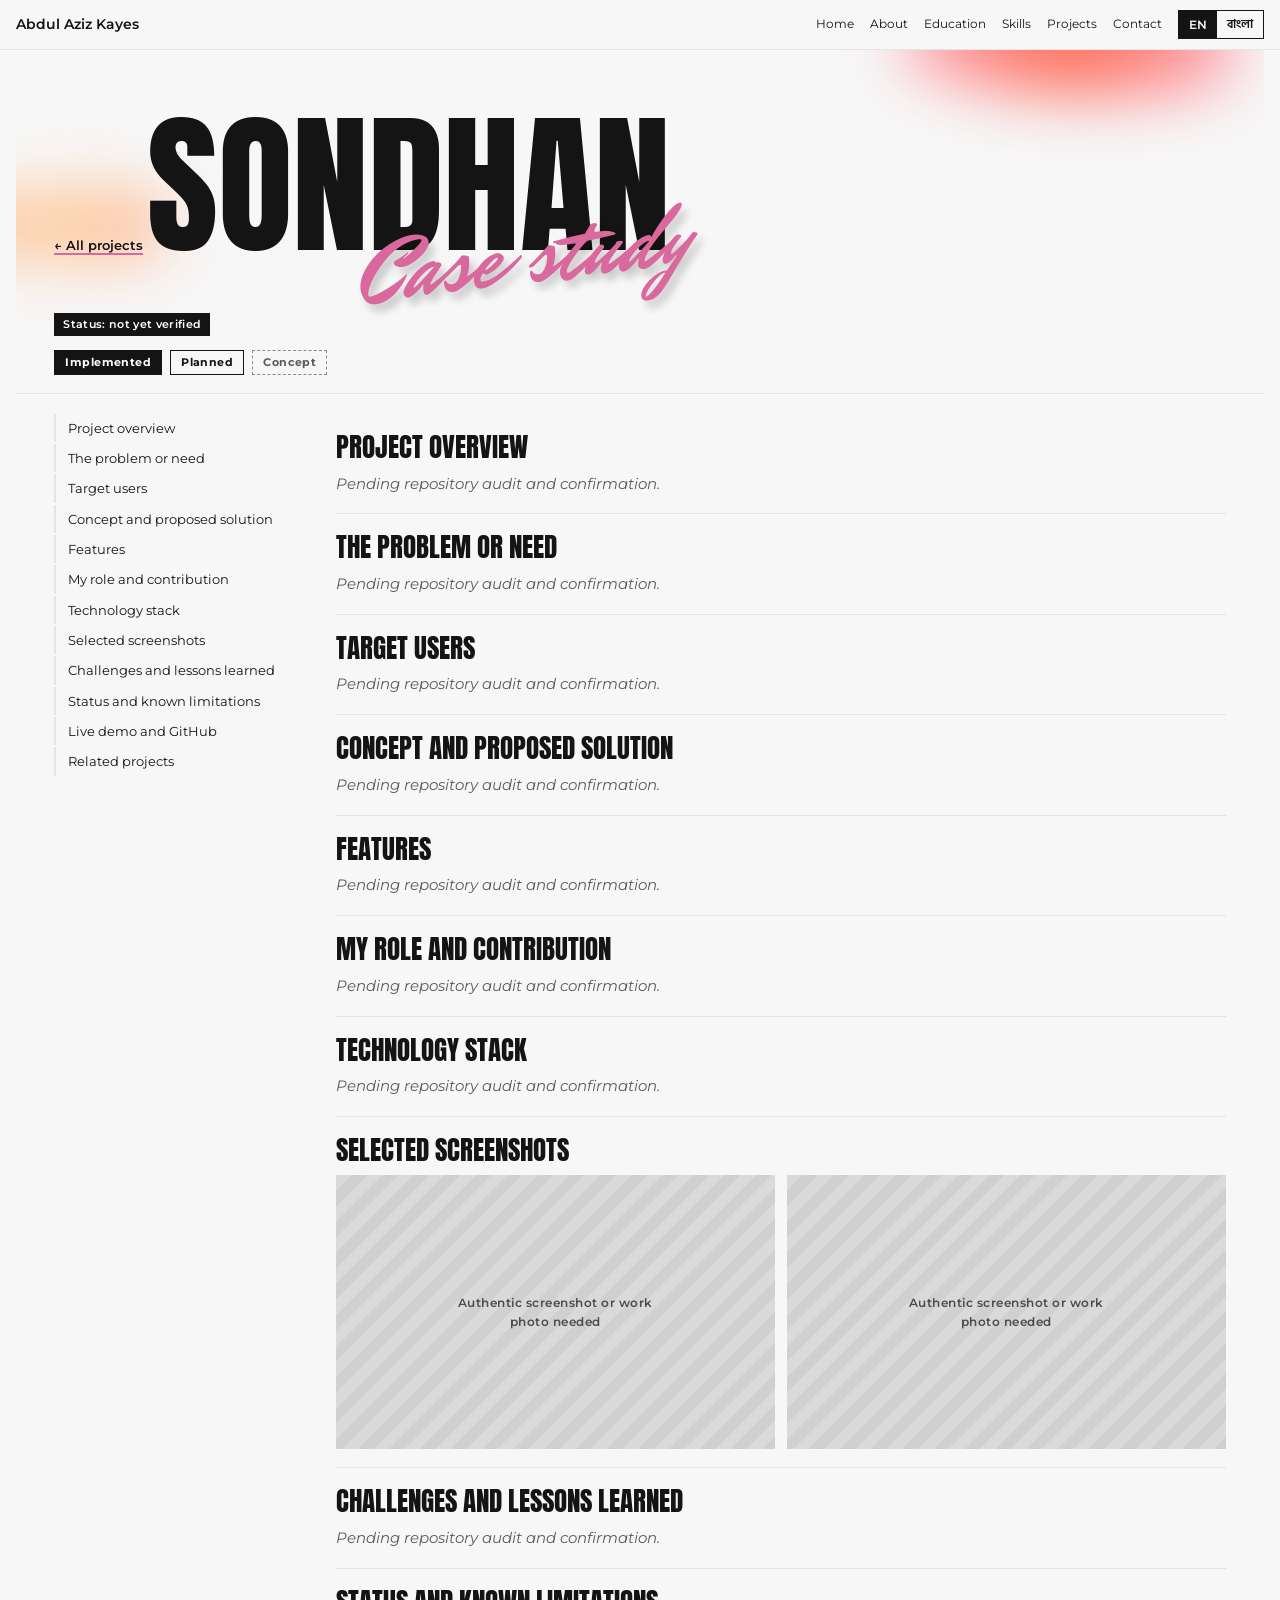
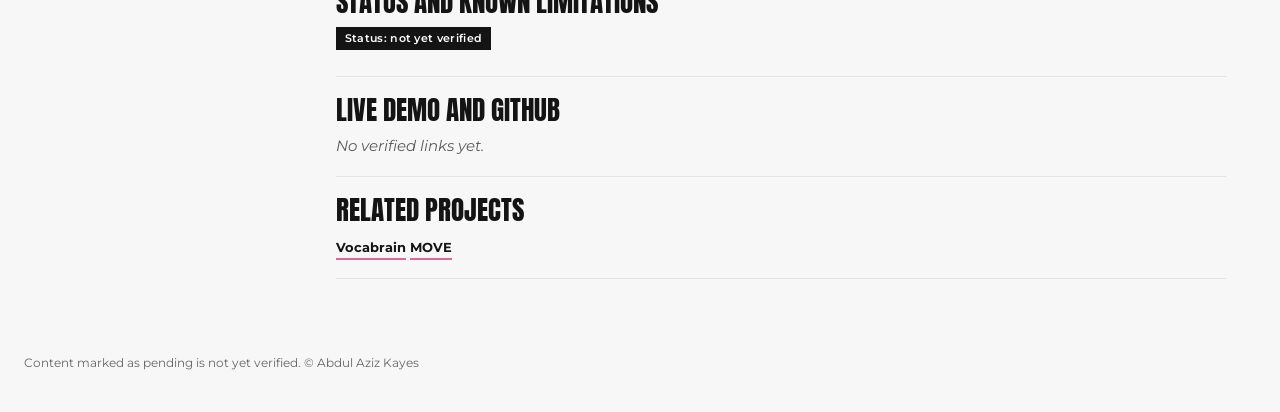
==== project.html @ 3e74d152 "Rebuild portfolio as a bilingual black-and-pink site with colour photos Adds homepage, project case-" ====
<!doctype html>
<html lang="en">
<head>
<meta charset="utf-8">
<meta name="viewport" content="width=device-width,initial-scale=1,viewport-fit=cover">
<title>Case study | Abdul Aziz Kayes</title>
<meta name="description" content="Project case study by Abdul Aziz Kayes.">
<meta name="theme-color" content="#f7f7f7">
<meta property="og:type" content="article">
<meta property="og:title" content="Case study | Abdul Aziz Kayes">
<meta property="og:description" content="Project case study by Abdul Aziz Kayes.">
<link rel="icon" href="assets/favicon.svg" type="image/svg+xml">
<link rel="preconnect" href="https://fonts.googleapis.com">
<link rel="preconnect" href="https://fonts.gstatic.com" crossorigin>
<link rel="stylesheet" href="https://fonts.googleapis.com/css2?family=Anton&family=Mr+Dafoe&family=Montserrat:wght@400;500;600;700&family=Noto+Sans+Bengali:wght@600;800&family=Atma:wght@500;700&family=Hind+Siliguri:wght@400;500;600&display=swap">
<link rel="stylesheet" href="css/styles.css">
</head>
<body data-page="project">
<a class="skip" href="#main" data-i="skip">Skip to content</a>
<header class="bar">
  <a class="nm nv" data-h="#home" href="index.html#home" data-i="brand">Abdul Aziz Kayes</a>
  <nav data-aria="navLabel" aria-label="Primary">
    <a class="nv" data-h="#home" href="index.html#home" data-i="nHome">Home</a>
    <a class="nv" data-h="#about" href="index.html#about" data-i="nAbout">About</a>
    <a class="nv" data-h="#education" href="index.html#education" data-i="nEdu">Education</a>
    <a class="nv" data-h="#skills" href="index.html#skills" data-i="nSkills">Skills</a>
    <a class="nv" data-h="#projects" href="index.html#projects" data-i="nProj">Projects</a>
    <a class="nv" data-h="#contact" href="index.html#contact" data-i="nContact">Contact</a>
  </nav>
  <div class="lang" role="group" data-aria="langLabel" aria-label="Language">
    <button id="len" type="button" aria-pressed="true" lang="en">EN</button>
    <button id="lbn" type="button" aria-pressed="false" lang="bn">বাংলা</button>
  </div>
</header>
<main id="main">
  <section class="cs-top">
    <i class="bl r" style="--x:70%;--y:-20%;--s:34%"></i><i class="bl pe" style="--x:-6%;--y:40%;--s:22%"></i>
    <a class="back" href="index.html#projects" data-i="cs.back">← All projects</a>
    <div class="hw" style="margin-top:18px"><h1 class="big" id="csname">Project</h1><span class="sc" aria-hidden="true" data-i="cs.crumb">Case study</span></div>
    <div class="meta"><span class="chip fill" id="csstatus"></span></div>
    <div class="legend"><span class="lg i" data-i="cs.legI">Implemented</span><span class="lg p" data-i="cs.legP">Planned</span><span class="lg c" data-i="cs.legC">Concept</span></div>
  </section>
  <div class="cs">
    <nav class="toc" id="toc" aria-label="Case study sections"></nav>
    <div id="csbody"></div>
  </div>
</main>
<noscript><p class="foot">This page needs JavaScript to display its content.</p></noscript>
<div class="foot" data-i="foot"></div>
<script src="js/content.js"></script>
<script src="js/app.js"></script>
</body>
</html>
---- css/styles.css ----
/* Abdul Aziz Kayes portfolio.
   Look: black ultra-bold condensed headlines, pink brush-script overlay words, blurred warm blobs, colour photos. */
:root{
  --bg:#f7f7f7; --ink:#141414; --pink:#d9689c; --line:#e4e4e4; --ph:#d6d6d6; --muted:#5b5b5b;
  --head:'Anton','Noto Sans Bengali',Impact,sans-serif;
  --script:'Mr Dafoe','Atma',cursive;
  --body:'Montserrat','Hind Siliguri',system-ui,sans-serif;
  color-scheme:light;
}
*{box-sizing:border-box}
html{scroll-behavior:smooth;scroll-padding-top:56px}
body{margin:0;background:var(--bg);color:var(--ink);font-family:var(--body);font-size:.95rem;line-height:1.55;
  padding-left:max(16px,env(safe-area-inset-left,0px));padding-right:max(16px,env(safe-area-inset-right,0px))}
html[lang="bn"] body{line-height:1.8}
a{color:inherit}
img{display:block;max-width:100%}
:focus-visible{outline:2px solid var(--pink);outline-offset:3px}
.skip{position:absolute;left:-999px;top:8px;background:var(--ink);color:#fff;padding:8px 14px;z-index:50;text-decoration:none}
.skip:focus{left:8px}

/* top bar */
.bar{position:sticky;top:env(safe-area-inset-top,0px);z-index:20;margin-inline:calc(-1*max(16px,env(safe-area-inset-left,0px)));padding:10px max(16px,env(safe-area-inset-left,0px));background:rgba(247,247,247,.93);backdrop-filter:blur(8px);border-bottom:1px solid var(--line);display:flex;gap:16px;align-items:center}
.bar .nm{font-weight:600;font-size:.85rem;white-space:nowrap;text-decoration:none}
.bar nav{margin-left:auto;display:flex;gap:16px;overflow-x:auto;scrollbar-width:none}
.bar nav a{font-size:.78rem;text-decoration:none;white-space:nowrap;padding:4px 0;border-bottom:2px solid transparent}
.bar nav a:hover{border-color:var(--pink)}
.lang{display:inline-flex;border:1.5px solid var(--ink);flex:0 0 auto}
.lang button{border:0;background:transparent;color:var(--ink);font:600 .75rem var(--body);padding:4px 10px;cursor:pointer}
.lang button[aria-pressed="true"]{background:var(--ink);color:var(--bg)}
@media(max-width:700px){.bar{flex-wrap:wrap;gap:6px 12px}.bar nav{order:3;width:100%;margin:0}.lang{margin-left:auto}}

/* slide base */
.slide{position:relative;overflow:hidden;max-width:1280px;margin:0 auto;padding:clamp(18px,3vw,38px) clamp(8px,3vw,40px);min-height:clamp(460px,48vw,700px);border-bottom:1px solid var(--line)}
.slide>*{position:relative;z-index:1}
.tp{display:flex;justify-content:space-between;gap:12px;font-size:.8rem;font-weight:500}
.bl{position:absolute!important;z-index:0!important;left:var(--x);top:var(--y);width:var(--s);height:var(--s);border-radius:50%;filter:blur(30px);opacity:.88;pointer-events:none;
  background:radial-gradient(circle at 42% 40%,var(--c1),var(--c2) 58%,transparent 72%)}
.r{--c1:#ff5638;--c2:#ff97a4}.pe{--c1:#ffcf9c;--c2:#ffb690}.pk{--c1:#f27fae;--c2:#ffc3da}

/* type */
.big{font:400 clamp(3rem,10.6vw,9.4rem)/.9 var(--head);text-transform:uppercase;margin:0;letter-spacing:-.005em}
.big.pink{color:var(--pink)}
.hw{position:relative;display:inline-block}
.sc{position:absolute;font:400 clamp(2.4rem,8.4vw,7.4rem)/1 var(--script);color:var(--pink);text-shadow:4px 7px 9px rgba(0,0,0,.2);transform:rotate(-7deg);white-space:nowrap;z-index:3;pointer-events:none}
.dots{display:inline-flex;gap:4px;margin-bottom:4px}.dots i{width:9px;height:9px;border-radius:50%;background:var(--pink)}
.t{max-width:46ch;font-size:.9rem}
.t p{margin:0 0 12px}
html[lang="bn"] .big{font:800 clamp(2.4rem,8.4vw,7.4rem)/1.2 var(--head)}
html[lang="bn"] .sc{font:700 clamp(2rem,6.4vw,5.6rem)/1.1 var(--script);transform:rotate(-5deg)}

/* photos (kept in full colour) */
.ph{background:repeating-linear-gradient(135deg,#dadada 0 11px,#d0d0d0 11px 22px);display:grid;place-items:center;text-align:center;padding:12px;color:#4d4d4d;font-size:.78rem;font-weight:600;letter-spacing:.04em;min-width:0}
.ph span{max-width:26ch}
.pic{overflow:hidden;background:#ddd;min-width:0}
.pic img{width:100%;height:100%;object-fit:cover}

/* 1 hero */
.s1 .hw{display:block;margin-top:clamp(10px,3vw,40px)}
.s1 .big{font-size:clamp(3.4rem,15.6vw,14.5rem)}
.s1 .sc{right:5%;bottom:-36%;font-size:clamp(2.6rem,10vw,9rem)}
.cut{position:absolute!important;left:clamp(0px,1vw,20px);bottom:0;height:80%;width:auto;z-index:2!important;filter:drop-shadow(8px 10px 12px rgba(0,0,0,.25))}
.p1{position:absolute!important;right:clamp(8px,3vw,40px);bottom:clamp(20px,6%,60px);width:min(40%,460px);z-index:3!important}
.p1 h2{font:600 1.05rem/1.4 var(--body);margin:0 0 10px}
.btns{display:flex;gap:10px;flex-wrap:wrap;margin-top:14px}
.btn{display:inline-block;background:var(--ink);color:#fff;text-decoration:none;font-weight:600;font-size:.8rem;padding:10px 16px;letter-spacing:.03em}
.btn.o{background:transparent;color:var(--ink);box-shadow:inset 0 0 0 1.5px var(--ink)}
.btn:hover{background:var(--pink);color:#fff;box-shadow:none}
@media(max-width:800px){
  .s1{display:flex;flex-direction:column;min-height:0;padding-bottom:28px}
  .s1 .sc{bottom:-30%}
  .cut{position:relative!important;left:0;height:auto;width:66%;margin-top:-4%;margin-bottom:14px;align-self:flex-start}
  .p1{position:static!important;width:auto;margin-top:-6px}
}

/* 2 intro */
.s2 .sc{right:-8%;top:-18%}
.s2 .g{display:grid;grid-template-columns:1fr 1fr;gap:clamp(18px,4vw,56px);margin-top:12px;align-items:start}
.s2 .pic{aspect-ratio:4/3}
.s2 .t{margin-top:clamp(0px,3vw,36px)}
@media(max-width:800px){.s2 .g{grid-template-columns:1fr;margin-top:14px}.s2 .hw,.s8 .hw{display:block}.s2 .sc,.s8 .sc{position:relative;display:block;right:auto;top:auto;bottom:auto;margin-top:-.5rem}}

/* 3 about */
.s3 .g{display:grid;grid-template-columns:1.35fr 1fr;gap:clamp(16px,3vw,40px);margin-top:12px}
.s3 .t{max-width:42ch;margin:12px 0 14px;font-size:.85rem}
.s3 .pic{aspect-ratio:16/10}
.s3 .rt{display:flex;flex-direction:column;justify-content:flex-end;align-items:flex-start;position:relative;min-height:240px}
.s3 .hi{font:400 clamp(2.4rem,7.6vw,6.6rem)/1 var(--script);color:var(--pink);text-shadow:4px 7px 9px rgba(0,0,0,.2);transform:rotate(-6deg);margin-bottom:-2%;white-space:nowrap;position:relative;z-index:2;align-self:flex-end}
html[lang="bn"] .s3 .hi{font:700 clamp(2rem,6vw,5rem)/1.1 var(--script)}
.s3 .nm{font-size:clamp(2.6rem,8.6vw,7.8rem);text-align:left}
@media(max-width:800px){.s3 .g{grid-template-columns:1fr}.s3 .rt{order:-1;min-height:0}}

/* moments */
.s8 .sc{right:-16%;top:-14%}
.s8 .t{margin:10px 0 18px}
.mg{display:grid;grid-template-columns:repeat(4,1fr);grid-auto-rows:clamp(150px,19vw,250px);gap:10px}
.mg figure{margin:0;overflow:hidden;min-width:0}
.mg img{width:100%;height:100%;object-fit:cover}
.mg .w1{grid-column:1;grid-row:1/3}.mg .l1{grid-column:2;grid-row:1}.mg .k1{grid-column:2;grid-row:2}.mg .j1{grid-column:3;grid-row:1/3}.mg .h1{grid-column:4;grid-row:1/3}
@media(max-width:800px){.s8 .t{margin-top:4px}
  .mg{grid-template-columns:1fr 1fr;grid-auto-rows:clamp(150px,42vw,230px);grid-auto-flow:dense}
  .mg .w1{grid-column:1;grid-row:span 2}.mg .l1,.mg .k1{grid-column:2;grid-row:span 1}.mg .j1,.mg .h1{grid-column:1/-1;grid-row:span 1}}

/* 4 education */
.s4 .g{display:grid;grid-template-columns:1.2fr 1fr;gap:clamp(18px,4vw,56px);margin-top:12px}
.s4 .pic{aspect-ratio:4/3}
.s4 .items{display:flex;flex-direction:column;gap:26px;text-align:right;align-items:flex-end;padding-top:clamp(0px,4vw,40px)}
.s4 h3{font:600 .9rem/1.3 var(--body);text-transform:uppercase;margin:0 0 6px;letter-spacing:.02em}
.s4 .gp{display:inline-block;margin-top:6px;font-weight:600;color:var(--pink)}
.s4 .t{margin-left:auto}
@media(max-width:800px){.s4 .g{grid-template-columns:1fr}.s4 .items{text-align:left;align-items:flex-start}.s4 .t{margin-left:0}}

/* 5 skills */
.s5 .g{display:grid;grid-template-columns:1fr 1.15fr;gap:clamp(18px,4vw,56px);align-items:start}
.s5 .col{display:grid;grid-template-columns:1fr 1.15fr;gap:12px;align-items:start}
.s5 .col .pic:first-child{aspect-ratio:3/5}.s5 .col .pic:last-child{aspect-ratio:3/4;margin-top:clamp(18px,5vw,64px)}
.s5 .hw{display:block;text-align:right}
.s5 .sc{right:5%;top:-46%}
.s5 .items{display:flex;flex-direction:column;gap:14px;align-items:flex-end;text-align:right;margin-top:14px}
.s5 h3{font:600 .85rem/1.3 var(--body);text-transform:uppercase;margin:0 0 3px}
.s5 .t{font-size:.82rem;margin-left:auto}
@media(max-width:800px){.s5 .sc{position:relative;display:block;top:auto;right:auto;margin-top:-.5rem}.s5 .g{grid-template-columns:1fr}.s5 .items{align-items:flex-start;text-align:left}.s5 .hw{text-align:left}.s5 .t{margin-left:0}}

/* 6 what I build */
.s6 .big{text-align:right;padding-left:clamp(0px,6vw,80px)}
.s6 .g{display:grid;grid-template-columns:1fr 1fr;gap:12px;margin-top:14px}
.s6 .card{position:relative;aspect-ratio:16/10;min-width:0}
.s6 .card .ph{position:absolute;inset:0}
.s6 .lbl{position:absolute;right:12px;bottom:6px;font:400 clamp(1.8rem,4.6vw,3.6rem)/1 var(--script);color:#fff;text-shadow:3px 4px 8px rgba(0,0,0,.45);z-index:2}
html[lang="bn"] .s6 .lbl{font:700 clamp(1.4rem,3.4vw,2.6rem)/1.2 var(--script)}
@media(max-width:700px){.s6 .g{grid-template-columns:1fr}}

/* 7 index + projects */
.s7 .sc{right:-12%;top:-22%}
.s7 .tiny{position:absolute;right:clamp(8px,3vw,40px);top:clamp(18px,3vw,38px);width:min(300px,38%);font-size:.7rem;line-height:1.5}
.s7 .tiny a{display:inline-block;margin:2px 8px 0 0;font-weight:600;text-decoration:none;border-bottom:1.5px solid var(--pink)}
.s7 .g{display:grid;grid-template-columns:.8fr 1.4fr;gap:clamp(12px,3vw,40px);margin-top:14px;align-items:end}
.s7 .g .ph:first-child{aspect-ratio:3/4}.s7 .g .ph:last-child{aspect-ratio:16/10}
@media(max-width:800px){.s7 .tiny{position:static;width:auto;margin-bottom:10px}.s7 .g{grid-template-columns:1fr}.s7 .hw{display:block}.s7 .sc{position:relative;display:block;right:auto;top:auto;margin-top:-.5rem}}
.pj .big{font-size:clamp(2.8rem,9.4vw,8.4rem)}
.pj .sc{right:-8%;bottom:-30%;font-size:clamp(2rem,6.6vw,6rem)}
.pj .g{display:grid;gap:clamp(12px,3vw,36px);margin-top:clamp(14px,3vw,28px);align-items:start}
.pj.a .g{grid-template-columns:1.5fr 1fr}.pj.b .g{grid-template-columns:1fr 1.3fr}
.pj .ph.m,.pj .pic.m{aspect-ratio:16/10}.pj .ph.sm,.pj .pic.sm{aspect-ratio:4/3}
.pj .t{font-size:.78rem;max-width:38ch}
.pj .col{display:flex;flex-direction:column;gap:12px}
.chips{display:flex;gap:6px;flex-wrap:wrap;margin:2px 0 8px}
.chip{border:1px dashed #9a9a9a;color:var(--muted);padding:2px 8px;font-size:.68rem;font-weight:600;letter-spacing:.03em}
.chip.fill{background:var(--ink);color:#fff;border:1px solid var(--ink)}
.more{display:inline-block;font-weight:700;font-size:.8rem;text-decoration:none;border-bottom:2px solid var(--pink);align-self:flex-start}
@media(max-width:800px){.pj.a .g,.pj.b .g{grid-template-columns:1fr}.pj .hw{display:block}.pj .sc{position:relative;display:block;right:auto;bottom:auto;margin-top:-.6rem;font-size:clamp(2.2rem,11vw,4rem)}}

/* contact */
.s9{display:flex;flex-direction:column;padding-bottom:0}
.s9 .t{margin-left:auto;font-size:.8rem}
.s9 .big{font-size:clamp(3.2rem,12vw,10.5rem)}
.s9 .sc{left:clamp(30px,13%,180px);bottom:-76%;font-size:clamp(3rem,10.6vw,9.4rem)}
.s9 .hw{margin-top:clamp(30px,8vw,110px);margin-bottom:clamp(60px,14vw,170px)}
.cb{background:var(--ink);color:#fff;margin-inline:calc(-1*clamp(8px,3vw,40px));padding:16px clamp(12px,3vw,40px);display:flex;justify-content:space-around;gap:14px 24px;flex-wrap:wrap;margin-top:auto;z-index:3!important}
.cb div{display:flex;gap:10px;align-items:center;font-size:.8rem}
.cb a{text-decoration:underline;text-underline-offset:3px}
.cb svg{width:20px;height:20px;stroke:#fff;fill:none;stroke-width:1.6;flex:0 0 auto}
.foot{max-width:1280px;margin:0 auto;padding:18px 8px 40px;font-size:.78rem;color:#666}

/* case-study page */
.cs-top{max-width:1280px;margin:0 auto;padding:clamp(24px,4vw,48px) clamp(8px,3vw,40px) 18px;position:relative;overflow:hidden}
.cs-top>*{position:relative;z-index:1}
.cs-top .big{font-size:clamp(3rem,12vw,10rem)}
.cs-top .sc{right:-4%;bottom:-34%;font-size:clamp(2.2rem,7vw,6.4rem)}
.cs-top .meta{display:flex;gap:10px;flex-wrap:wrap;align-items:center;margin-top:clamp(28px,5vw,56px)}
.back{font-size:.8rem;font-weight:600;text-decoration:none;border-bottom:2px solid var(--pink)}
.legend{display:flex;gap:8px;flex-wrap:wrap;margin:14px 0 0}
.lg{padding:3px 10px;border:1px solid;font-size:.68rem;font-weight:700;letter-spacing:.04em}
.lg.i{background:var(--ink);color:#fff;border-color:var(--ink)}.lg.p{border-color:var(--ink);color:var(--ink)}.lg.c{border-style:dashed;border-color:#8a8a8a;color:var(--muted)}
.cs{max-width:1280px;margin:0 auto;display:grid;grid-template-columns:230px 1fr;gap:clamp(20px,4vw,56px);padding:20px clamp(8px,3vw,40px) 56px;border-top:1px solid var(--line)}
.toc{position:sticky;top:76px;align-self:start;display:flex;flex-direction:column;gap:2px}
.toc a{text-decoration:none;font-size:.82rem;padding:4px 0 4px 12px;border-left:2px solid var(--line)}
.toc a:hover{border-color:var(--pink)}
.blk{padding-block:18px;border-bottom:1px solid var(--line);min-width:0}
.blk h2{font:400 1.7rem/1.1 var(--head);text-transform:uppercase;margin:0 0 10px;display:flex;gap:10px;align-items:baseline;flex-wrap:wrap}
html[lang="bn"] .blk h2{font:800 1.35rem/1.4 var(--head);text-transform:none}
.blk p,.blk ul{margin:0;max-width:64ch}
.blk ul{padding-left:1.1rem}
.pend{font-style:italic;color:var(--muted)}
.shotgrid{display:grid;grid-template-columns:repeat(auto-fit,minmax(240px,1fr));gap:12px}
.shotgrid .ph,.shotgrid .pic{aspect-ratio:16/10}
@media(max-width:820px){.cs{grid-template-columns:1fr}.toc{position:static;flex-direction:row;flex-wrap:wrap;gap:6px}.toc a{border:1px solid var(--line);padding:4px 10px}}

/* 404 */
.nf{min-height:70vh;display:flex;flex-direction:column;justify-content:center;align-items:flex-start;gap:18px;max-width:1280px;margin:0 auto;padding:40px clamp(8px,3vw,40px);position:relative;overflow:hidden}
.nf>*{position:relative;z-index:1}
.nf .big{font-size:clamp(5rem,26vw,18rem)}
@media(prefers-reduced-motion:reduce){html{scroll-behavior:auto}}

/* Bengali headings are shorter/taller than the Latin ones: keep the script word beside, not on top of, the heading (desktop) */
@media(min-width:801px){
  html[lang="bn"] .s2 .sc,html[lang="bn"] .s8 .sc{right:auto;left:94%;top:-8%}
  html[lang="bn"] .s7 .sc{right:auto;left:90%;top:-8%}
  html[lang="bn"] .s1 .hw{padding-left:22%}
}
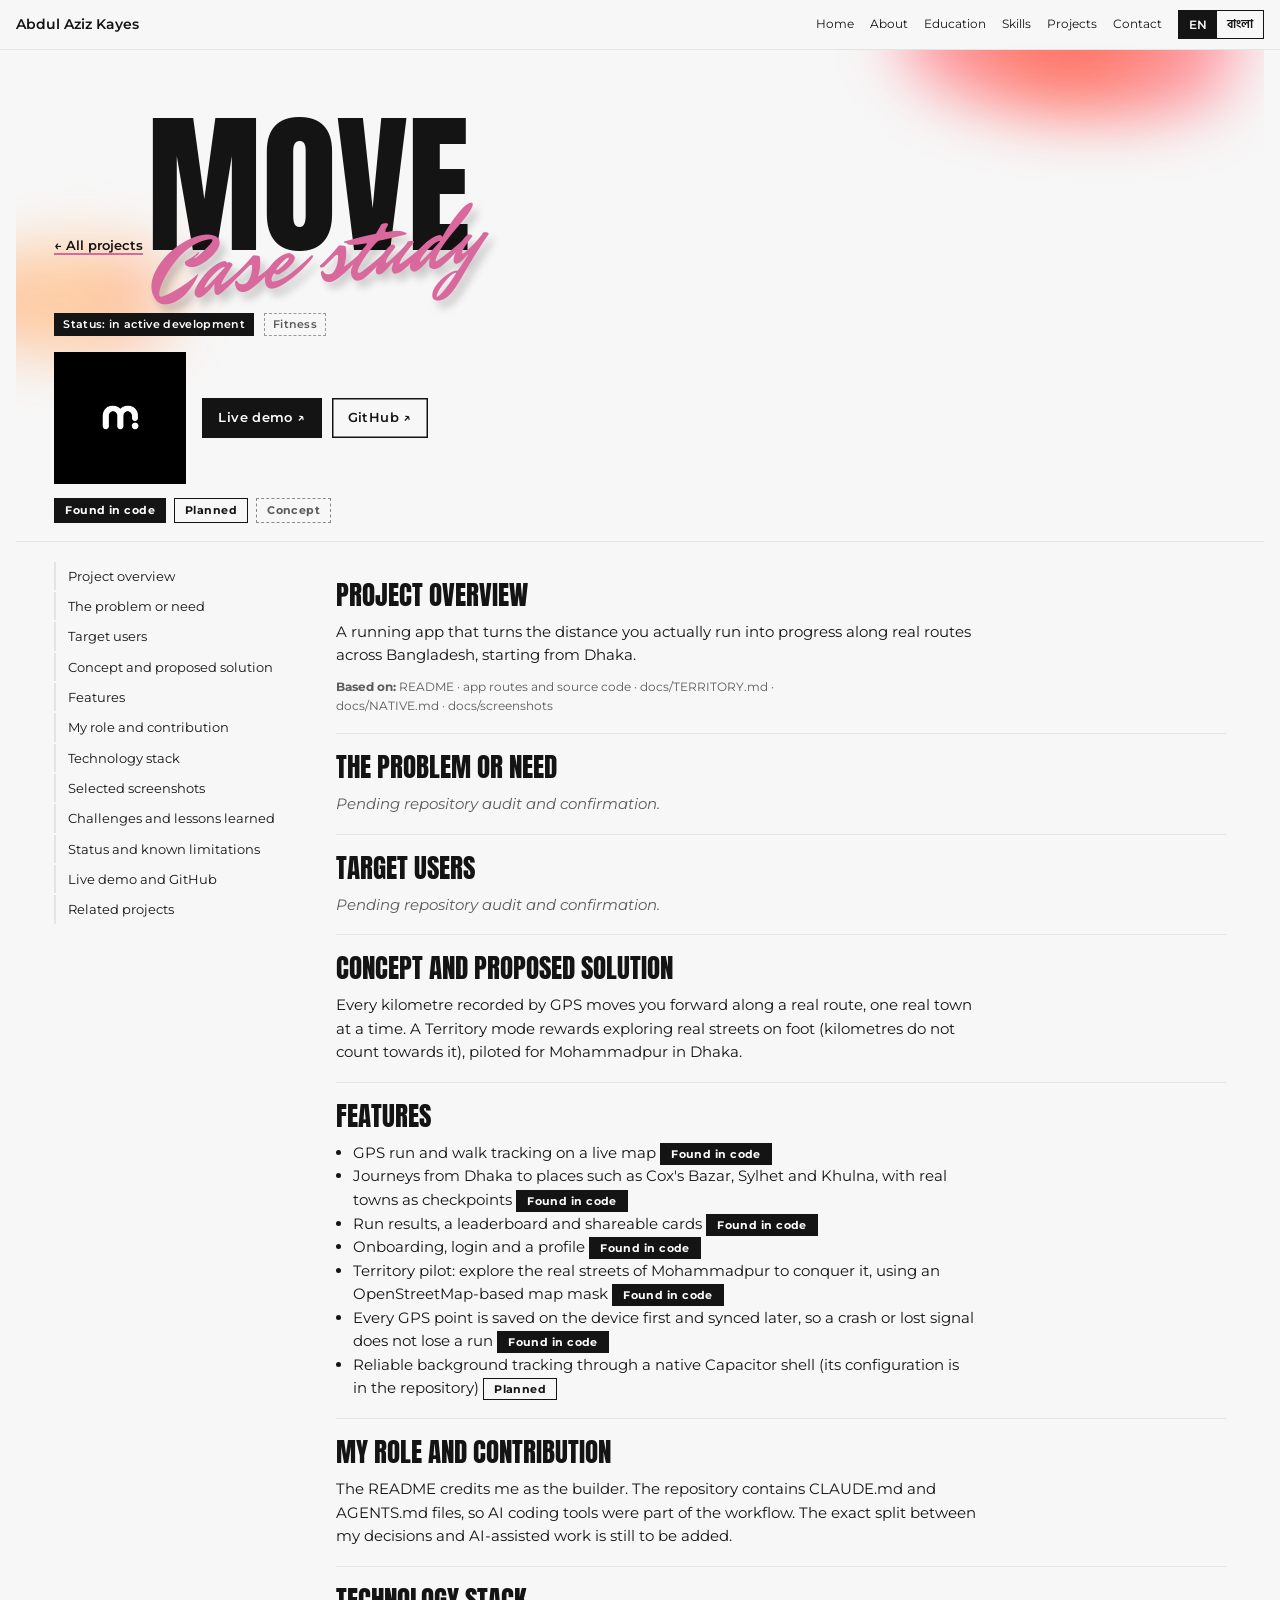
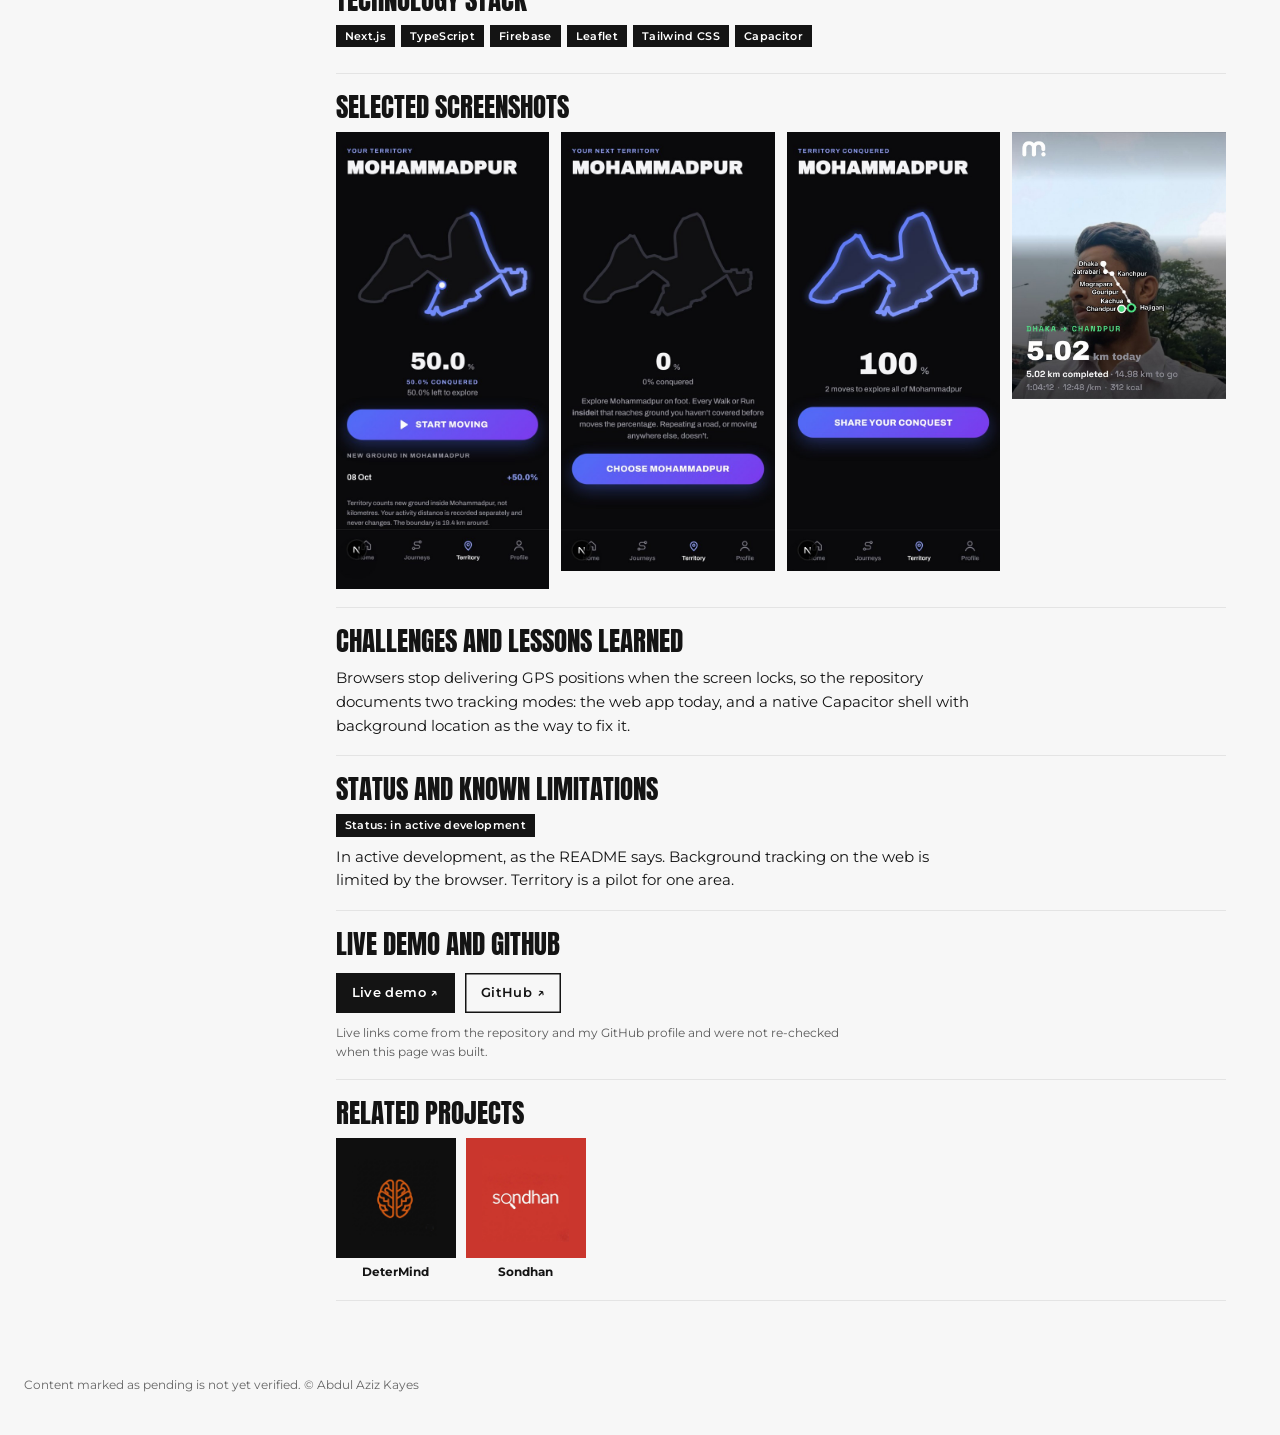
==== commit 33898740: "Show projects in the owner's order with real logos, links and evidence MOVE, DeterMind, Sondhan, Min" ====
--- a/project.html
+++ b/project.html
@@ -37,7 +37,8 @@
     <i class="bl r" style="--x:70%;--y:-20%;--s:34%"></i><i class="bl pe" style="--x:-6%;--y:40%;--s:22%"></i>
     <a class="back" href="index.html#projects" data-i="cs.back">← All projects</a>
     <div class="hw" style="margin-top:18px"><h1 class="big" id="csname">Project</h1><span class="sc" aria-hidden="true" data-i="cs.crumb">Case study</span></div>
-    <div class="meta"><span class="chip fill" id="csstatus"></span></div>
+    <div class="meta"><span class="chip fill" id="csstatus"></span><span class="chip" id="cscat"></span><span id="csaka"></span></div>
+    <div class="cshead"><div id="cslogo"></div><div class="btns" id="cslinks"></div></div>
     <div class="legend"><span class="lg i" data-i="cs.legI">Implemented</span><span class="lg p" data-i="cs.legP">Planned</span><span class="lg c" data-i="cs.legC">Concept</span></div>
   </section>
   <div class="cs">
--- a/css/styles.css
+++ b/css/styles.css
@@ -54,22 +54,25 @@
 .pic{overflow:hidden;background:#ddd;min-width:0}
 .pic img{width:100%;height:100%;object-fit:cover}
 
-/* 1 hero */
+/* 1 hero (colour photo, kept with its own background) */
 .s1 .hw{display:block;margin-top:clamp(10px,3vw,40px)}
 .s1 .big{font-size:clamp(3.4rem,15.6vw,14.5rem)}
 .s1 .sc{right:5%;bottom:-36%;font-size:clamp(2.6rem,10vw,9rem)}
-.cut{position:absolute!important;left:clamp(0px,1vw,20px);bottom:0;height:80%;width:auto;z-index:2!important;filter:drop-shadow(8px 10px 12px rgba(0,0,0,.25))}
-.p1{position:absolute!important;right:clamp(8px,3vw,40px);bottom:clamp(20px,6%,60px);width:min(40%,460px);z-index:3!important}
+.hrow{display:grid;grid-template-columns:minmax(0,5fr) minmax(0,6fr);gap:clamp(16px,4vw,56px);align-items:end;margin-top:clamp(-26px,-1.6vw,0px)}
+.hpic{position:relative;aspect-ratio:4/5;max-width:520px;box-shadow:10px 12px 0 var(--pink)}
+.hpic img{width:100%;height:100%;object-fit:cover}
+.p1{max-width:460px;justify-self:end;padding-bottom:6px}
 .p1 h2{font:600 1.05rem/1.4 var(--body);margin:0 0 10px}
 .btns{display:flex;gap:10px;flex-wrap:wrap;margin-top:14px}
 .btn{display:inline-block;background:var(--ink);color:#fff;text-decoration:none;font-weight:600;font-size:.8rem;padding:10px 16px;letter-spacing:.03em}
 .btn.o{background:transparent;color:var(--ink);box-shadow:inset 0 0 0 1.5px var(--ink)}
 .btn:hover{background:var(--pink);color:#fff;box-shadow:none}
 @media(max-width:800px){
-  .s1{display:flex;flex-direction:column;min-height:0;padding-bottom:28px}
+  .s1{padding-bottom:28px}
   .s1 .sc{bottom:-30%}
-  .cut{position:relative!important;left:0;height:auto;width:66%;margin-top:-4%;margin-bottom:14px;align-self:flex-start}
-  .p1{position:static!important;width:auto;margin-top:-6px}
+  .hrow{grid-template-columns:1fr;margin-top:34px}
+  .hpic{max-width:min(78%,340px);box-shadow:8px 9px 0 var(--pink)}
+  .p1{justify-self:start;max-width:none}
 }
 
 /* 2 intro */
@@ -134,10 +137,11 @@
 .s7 .tiny{position:absolute;right:clamp(8px,3vw,40px);top:clamp(18px,3vw,38px);width:min(300px,38%);font-size:.7rem;line-height:1.5}
 .s7 .tiny a{display:inline-block;margin:2px 8px 0 0;font-weight:600;text-decoration:none;border-bottom:1.5px solid var(--pink)}
 .s7 .g{display:grid;grid-template-columns:.8fr 1.4fr;gap:clamp(12px,3vw,40px);margin-top:14px;align-items:end}
-.s7 .g .ph:first-child{aspect-ratio:3/4}.s7 .g .ph:last-child{aspect-ratio:16/10}
+.s7 .pic.tall{aspect-ratio:var(--ar,3/4)}.s7 .ph.tall{aspect-ratio:3/4}
 @media(max-width:800px){.s7 .tiny{position:static;width:auto;margin-bottom:10px}.s7 .g{grid-template-columns:1fr}.s7 .hw{display:block}.s7 .sc{position:relative;display:block;right:auto;top:auto;margin-top:-.5rem}}
 .pj .big{font-size:clamp(2.8rem,9.4vw,8.4rem)}
-.pj .sc{right:-8%;bottom:-30%;font-size:clamp(2rem,6.6vw,6rem)}
+.pj .hw{display:block}
+.pj .sc{position:relative;display:block;right:auto;bottom:auto;margin:-.42em 0 0 .5em;font-size:clamp(2rem,6.6vw,6rem)}
 .pj .g{display:grid;gap:clamp(12px,3vw,36px);margin-top:clamp(14px,3vw,28px);align-items:start}
 .pj.a .g{grid-template-columns:1.5fr 1fr}.pj.b .g{grid-template-columns:1fr 1.3fr}
 .pj .ph.m,.pj .pic.m{aspect-ratio:16/10}.pj .ph.sm,.pj .pic.sm{aspect-ratio:4/3}
@@ -181,8 +185,8 @@
 .blk p,.blk ul{margin:0;max-width:64ch}
 .blk ul{padding-left:1.1rem}
 .pend{font-style:italic;color:var(--muted)}
-.shotgrid{display:grid;grid-template-columns:repeat(auto-fit,minmax(240px,1fr));gap:12px}
-.shotgrid .ph,.shotgrid .pic{aspect-ratio:16/10}
+.shotgrid{display:grid;grid-template-columns:repeat(auto-fit,minmax(200px,1fr));gap:12px;align-items:start}
+.shotgrid .ph{aspect-ratio:16/10}.shotgrid .pic{aspect-ratio:var(--ar,16/10)}
 @media(max-width:820px){.cs{grid-template-columns:1fr}.toc{position:static;flex-direction:row;flex-wrap:wrap;gap:6px}.toc a{border:1px solid var(--line);padding:4px 10px}}
 
 /* 404 */
@@ -197,3 +201,24 @@
   html[lang="bn"] .s7 .sc{right:auto;left:90%;top:-8%}
   html[lang="bn"] .s1 .hw{padding-left:22%}
 }
+
+/* logos (supplied brand marks, shown unchanged) */
+.logo{background:var(--lbg);display:grid;place-items:center;overflow:hidden;min-width:0}
+.logo img{width:auto;height:auto;max-width:min(var(--lw),72%);max-height:72%;object-fit:contain}
+.logo.m{aspect-ratio:16/10}.logo.sm{aspect-ratio:4/3}.logo.sq{aspect-ratio:1/1}.logo.hd{width:clamp(84px,12vw,132px);aspect-ratio:1/1}
+.pj .logo.m img{max-height:78%}
+.logos{display:grid;grid-template-columns:repeat(5,minmax(0,1fr));gap:10px}
+.logos .lk{display:flex;flex-direction:column;gap:6px;text-decoration:none;font-size:.72rem;font-weight:700;text-align:center;min-width:0}
+.logos .lk .logo{transition:transform .2s}
+.logos .lk:hover .logo{transform:translateY(-3px)}
+@media(prefers-reduced-motion:reduce){.logos .lk .logo{transition:none}}
+.s7 #idxr{align-self:end}
+@media(max-width:800px){.logos{grid-template-columns:repeat(3,minmax(0,1fr))}}
+.pj .btns{margin-top:0}
+.basis{font-size:.78rem;color:var(--muted);margin-top:10px!important}
+.cshead{display:flex;gap:16px;align-items:center;flex-wrap:wrap;margin-top:16px}
+.cshead .btns{margin-top:0}
+.logos.rel{grid-template-columns:repeat(auto-fill,minmax(88px,120px))}
+
+.phones{display:grid;grid-template-columns:repeat(3,minmax(0,1fr));gap:10px;align-items:start}
+.phones .pic{aspect-ratio:var(--ar,9/19);box-shadow:0 8px 20px rgba(0,0,0,.18)}
